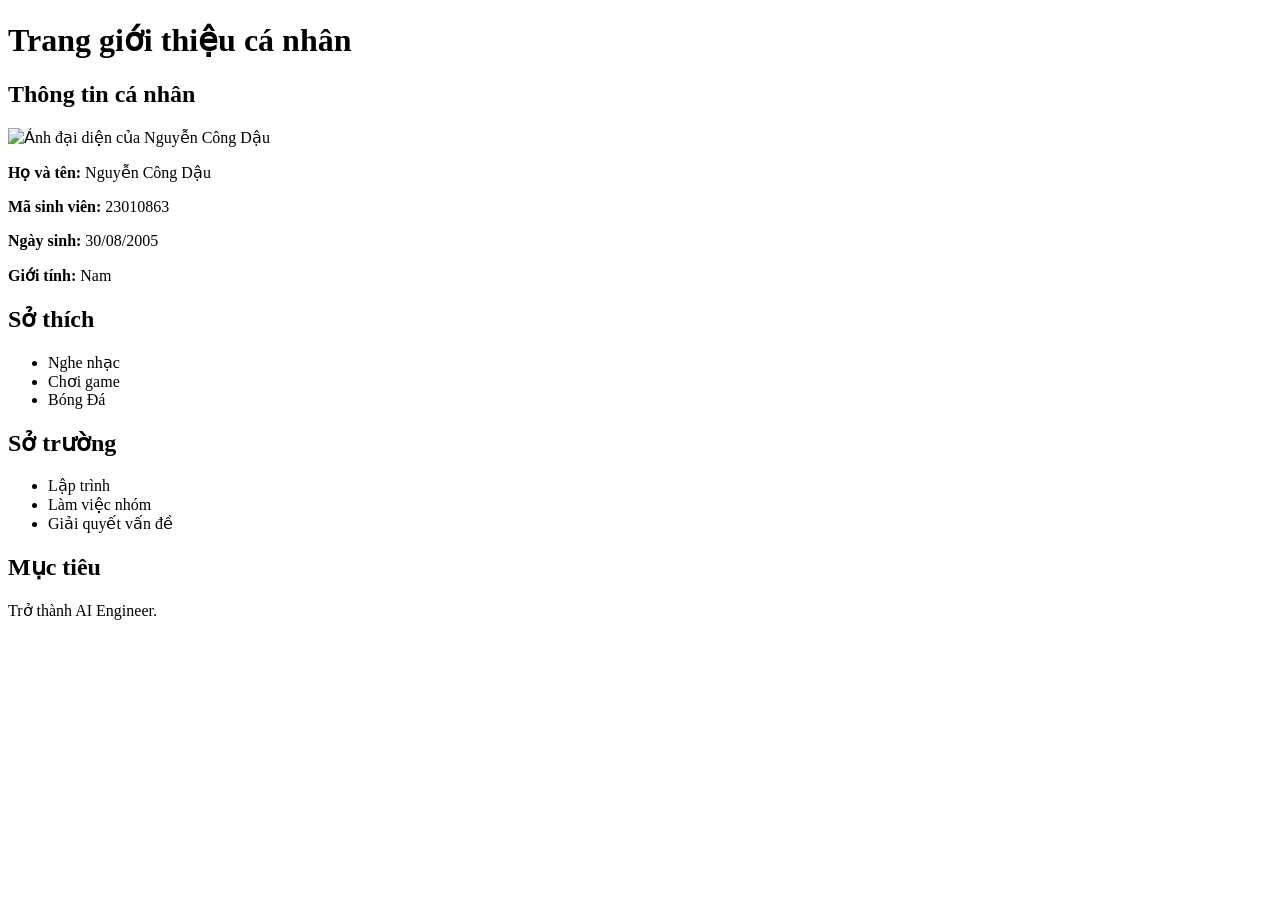
==== index.html @ ec59cb42 "Add Dau personal introduction" ====
<!DOCTYPE html>
<html lang="vi">
<head>
    <meta charset="UTF-8">
    <meta name="viewport" content="width=device-width, initial-scale=1.0">

    <title>Giới thiệu cá nhân - Nguyễn Văn Thanh</title>

    <link rel="stylesheet" href="../../css/style.css">
</head>

<body>

    <header>
        <h1>Trang giới thiệu cá nhân</h1>
    </header>

    <main>

        <section>
            <h2>Thông tin cá nhân</h2>

            <img
                src="images/avatar.jpg"
                alt="Ảnh đại diện của Nguyễn Công Dậu"
                width="200"
            >

            <p><strong>Họ và tên:</strong> Nguyễn Công Dậu</p>

            <p><strong>Mã sinh viên:</strong> 23010863</p>

            <p><strong>Ngày sinh:</strong> 30/08/2005</p>

            <p><strong>Giới tính:</strong> Nam</p>
        </section>

        <section>
            <h2>Sở thích</h2>

            <ul>
                <li>Nghe nhạc</li>
                <li>Chơi game</li>
                <li>Bóng Đá</li>
            </ul>
        </section>

        <section>
            <h2>Sở trường</h2>

            <ul>
                <li>Lập trình</li>
                <li>Làm việc nhóm</li>
                <li>Giải quyết vấn đề</li>
            </ul>
        </section>

        <section>
            <h2>Mục tiêu</h2>

            <p>
                Trở thành AI Engineer.
            </p>
        </section>

    </main>

</body>
</html>
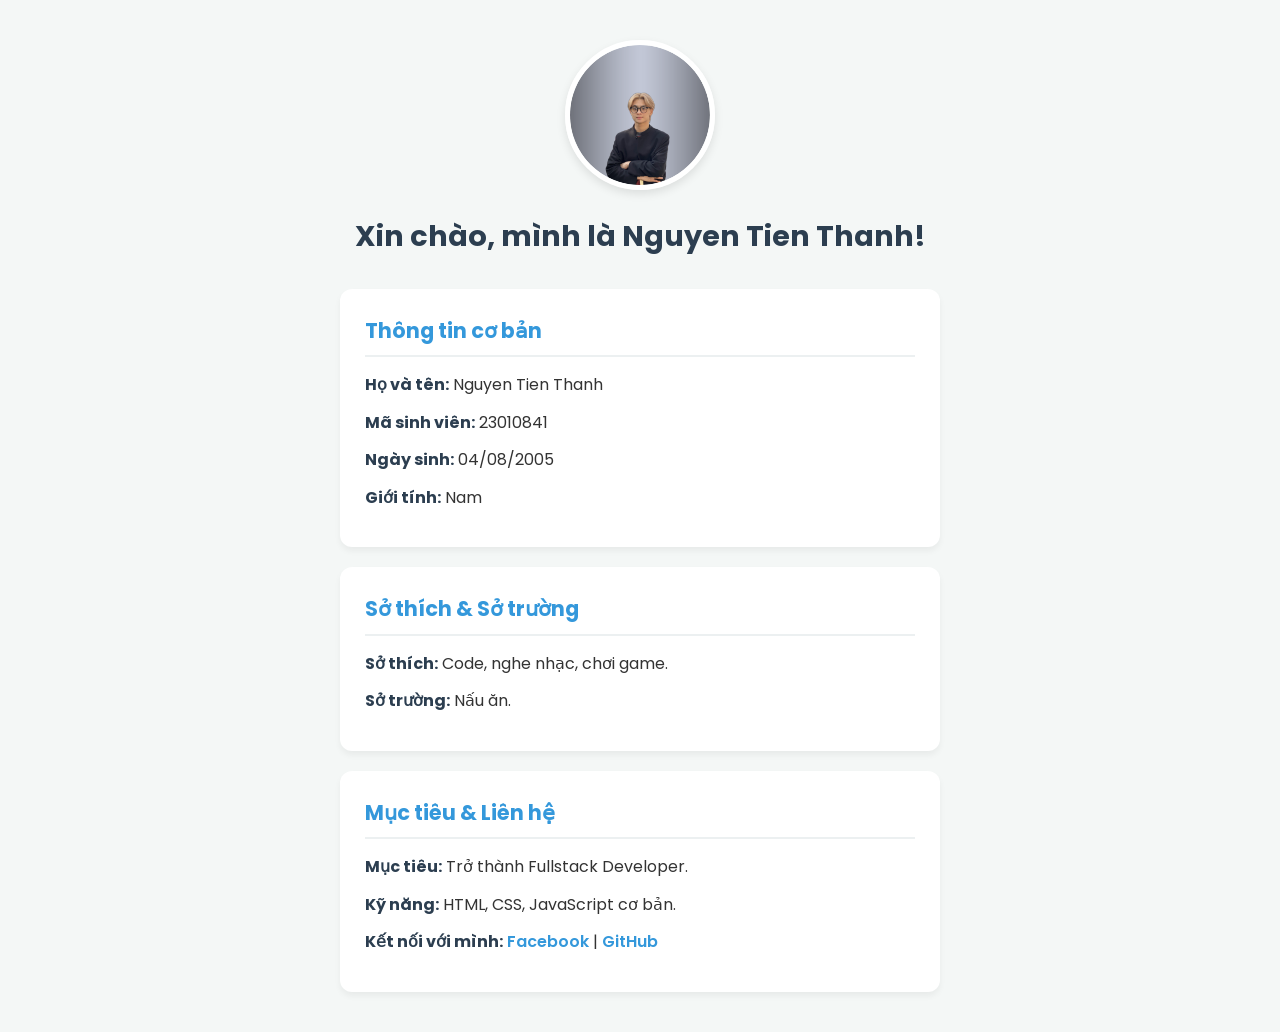
==== commit 7023a5b6: "MyProfile" ====
--- a/index.html
+++ b/index.html
@@ -3,66 +3,47 @@
 <head>
     <meta charset="UTF-8">
     <meta name="viewport" content="width=device-width, initial-scale=1.0">
-
-    <title>Giới thiệu cá nhân - Nguyễn Văn Thanh</title>
-
-    <link rel="stylesheet" href="../../css/style.css">
+    <title>Profile Cá Nhân Nguyen Tien Thanh</title>
+    <link rel="stylesheet" href="style.css">
 </head>
-
 <body>
 
+    <!-- PHẦN ĐẦU: Avatar và Tiêu đề -->
     <header>
-        <h1>Trang giới thiệu cá nhân</h1>
+        <img src="images\avatar.png" alt="Avatar của Nguyen Tien Thanh" class="avatar">
+        <h1>Xin chào, mình là Nguyen Tien Thanh! </h1>
     </header>
 
     <main>
-
-        <section>
-            <h2>Thông tin cá nhân</h2>
-
-            <img
-                src="images/avatar.jpg"
-                alt="Ảnh đại diện của Nguyễn Công Dậu"
-                width="200"
-            >
-
-            <p><strong>Họ và tên:</strong> Nguyễn Công Dậu</p>
-
-            <p><strong>Mã sinh viên:</strong> 23010863</p>
-
-            <p><strong>Ngày sinh:</strong> 30/08/2005</p>
-
-            <p><strong>Giới tính:</strong> Nam</p>
-        </section>
-
-        <section>
-            <h2>Sở thích</h2>
-
+        <!-- PHẦN 1: Thông tin bắt buộc -->
+        <section class="basic-info">
+            <h2>Thông tin cơ bản</h2>
             <ul>
-                <li>Nghe nhạc</li>
-                <li>Chơi game</li>
-                <li>Bóng Đá</li>
+                <li><strong>Họ và tên:</strong> Nguyen Tien Thanh</li>
+                <li><strong>Mã sinh viên:</strong> 23010841</li>
+                <li><strong>Ngày sinh:</strong> 04/08/2005</li>
+                <li><strong>Giới tính:</strong> Nam</li>
             </ul>
         </section>
 
-        <section>
-            <h2>Sở trường</h2>
-
+        <!-- PHẦN 2: Sở thích & Sở trường -->
+        <section class="hobbies-strengths">
+            <h2>Sở thích & Sở trường</h2>
             <ul>
-                <li>Lập trình</li>
-                <li>Làm việc nhóm</li>
-                <li>Giải quyết vấn đề</li>
+                <li><strong>Sở thích:</strong> Code, nghe nhạc, chơi game.</li>
+                <li><strong>Sở trường:</strong>  Nấu ăn.</li>
             </ul>
         </section>
 
-        <section>
-            <h2>Mục tiêu</h2>
-
-            <p>
-                Trở thành AI Engineer.
-            </p>
+        <!-- PHẦN 3: Điểm cộng (Khuyến khích) -->
+        <section class="extra-info">
+            <h2>Mục tiêu & Liên hệ</h2>
+            <ul>
+                <li><strong>Mục tiêu:</strong> Trở thành Fullstack Developer.</li>
+                <li><strong>Kỹ năng:</strong> HTML, CSS, JavaScript cơ bản.</li>
+                <li><strong>Kết nối với mình:</strong> <a href="https://www.facebook.com/nguyen.thanh.751487?locale=vi_VN" target="_blank">Facebook</a> | <a href="https://github.com/Thank-05" target="_blank">GitHub</a></li>
+            </ul>
         </section>
-
     </main>
 
 </body>
--- a/style.css
+++ b/style.css
@@ -0,0 +1,98 @@
+/* Import font chữ Poppins nhìn cho hiện đại */
+@import url('https://fonts.googleapis.com/css2?family=Poppins:wght@400;600&display=swap');
+
+* {
+    margin: 0;
+    padding: 0;
+    box-sizing: border-box;
+    font-family: 'Poppins', sans-serif;
+}
+
+body {
+    background-color: #f4f7f6;
+    color: #333;
+    line-height: 1.6;
+    padding: 20px;
+}
+
+/* Căn giữa toàn bộ khung web */
+header, main {
+    max-width: 600px;
+    margin: 0 auto;
+}
+
+/* --- PHẦN HEADER --- */
+header {
+    text-align: center;
+    margin-top: 20px;
+    margin-bottom: 30px;
+}
+
+header img {
+    width: 150px;
+    height: 150px;
+    object-fit: cover; /* Đảm bảo ảnh không bị méo */
+    border-radius: 50%; /* Cắt ảnh thành hình tròn */
+    border: 5px solid #fff;
+    box-shadow: 0 4px 10px rgba(0, 0, 0, 0.1);
+    transition: transform 0.3s ease;
+}
+
+header img:hover {
+    transform: scale(1.05); /* Zoom nhẹ xíu khi đưa chuột vào avatar */
+}
+
+header h1 {
+    margin-top: 15px;
+    color: #2c3e50;
+    font-size: 1.8rem;
+}
+
+/* --- PHẦN THÔNG TIN (CARDS) --- */
+section {
+    background: #fff;
+    padding: 25px;
+    border-radius: 12px;
+    box-shadow: 0 4px 6px rgba(0, 0, 0, 0.05);
+    margin-bottom: 20px;
+    transition: transform 0.2s ease, box-shadow 0.2s ease;
+}
+
+section:hover {
+    transform: translateY(-3px); /* Hiệu ứng thẻ nổi lên khi hover */
+    box-shadow: 0 6px 12px rgba(0, 0, 0, 0.1);
+}
+
+h2 {
+    color: #3498db;
+    margin-bottom: 15px;
+    border-bottom: 2px solid #ecf0f1;
+    padding-bottom: 8px;
+    font-size: 1.3rem;
+}
+
+ul {
+    list-style: none; /* Xóa mấy cái dấu chấm tròn nhàm chán */
+}
+
+li {
+    margin-bottom: 12px;
+    font-size: 1rem;
+}
+
+strong {
+    color: #2c3e50;
+}
+
+/* --- PHẦN LINK --- */
+a {
+    color: #3498db;
+    text-decoration: none;
+    font-weight: 600;
+    transition: color 0.3s ease;
+}
+
+a:hover {
+    color: #2980b9;
+    text-decoration: underline;
+}
